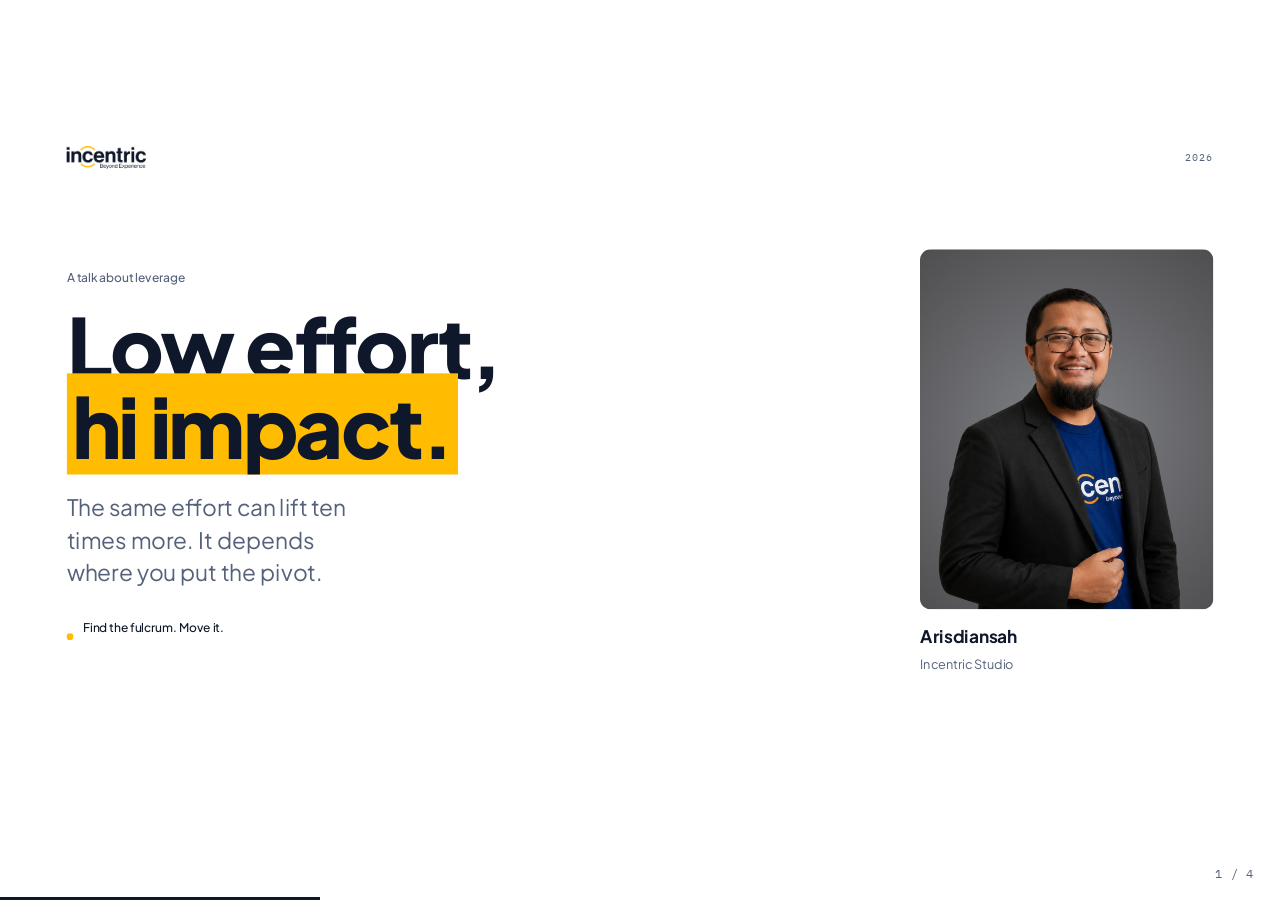
==== decks/fulcrum/index.html @ 98b13680 "feat: add fulcrum deck (low effort, hi impact) + shared themes and deck runtime - decks/fulcrum: 4 s" ====
<!DOCTYPE html>
<html lang="en">
<head>
<meta charset="UTF-8">
<meta name="viewport" content="width=device-width, initial-scale=1.0">
<title>Low effort, hi impact — the fulcrum</title>
<link rel="preconnect" href="https://fonts.googleapis.com">
<link rel="preconnect" href="https://fonts.gstatic.com" crossorigin>
<link href="https://fonts.googleapis.com/css2?family=Plus+Jakarta+Sans:wght@400;500;600;700;800&family=IBM+Plex+Mono:wght@400;500;600&display=swap" rel="stylesheet">
<link rel="stylesheet" href="../../themes/_base.css">
<link rel="stylesheet" href="../../themes/incentric-navy.css">
<style>
/* Deck-specific layout only. Colour, type and radius come from the theme. */
.slide{ padding:84px 100px; gap:0; }
.hl{ background:var(--accent-2); color:var(--ink); padding:0 .06em; -webkit-box-decoration-break:clone; box-decoration-break:clone; }

/* ── brand row ───────────────────────────────────────────────── */
.brand{ display:flex; align-items:center; justify-content:space-between; }
.brand img{ height:34px; width:auto; }
.brand .meta{ font-family:var(--font-mono); font-size:15px; letter-spacing:.12em; text-transform:uppercase; color:var(--ink-soft); }

/* ── 01 title ────────────────────────────────────────────────── */
.s-title .body{ display:grid; grid-template-columns:1fr 440px; gap:80px; align-items:center; flex:1; min-height:0; }
.s-title h1{ font-size:124px; line-height:.98; }
.s-title .lead{ margin-top:36px; max-width:19ch; font-size:34px; }
.s-title .kicker{ margin-bottom:26px; }
.s-title .tag{ margin-top:44px; display:flex; align-items:center; gap:14px; }
.s-title .tag .dot{ width:10px; height:10px; border-radius:50%; background:var(--accent-2); }
.portrait{ display:flex; flex-direction:column; gap:20px; }
.portrait .frame{ width:440px; height:540px; border-radius:16px; overflow:hidden; background:var(--surface); }
.portrait img{ width:100%; height:100%; object-fit:cover; object-position:50% 16%; }
.portrait .who{ display:flex; flex-direction:column; gap:4px; }
.portrait .who b{ font-size:26px; font-weight:700; }
.portrait .who span{ font-size:19px; color:var(--ink-soft); }

/* ── 02 the two levers ───────────────────────────────────────── */
.s-anat .head{ display:flex; justify-content:space-between; align-items:baseline; padding-bottom:20px; border-bottom:2px solid var(--line); }
.s-anat .head h2{ font-size:44px; letter-spacing:-.02em; }
.s-anat .head .note{ font-family:var(--font-mono); font-size:16px; color:var(--ink-soft); }
.panels{ flex:1; display:flex; flex-direction:column; gap:20px; padding-top:20px; min-height:0; }
.panel{
  flex:1; display:grid; grid-template-columns:390px 1fr; gap:28px; align-items:center;
  background:var(--surface); border:1px solid var(--line); border-radius:14px;
  padding:18px 40px 18px 36px;
}
.panel .tag{ font-family:var(--font-mono); font-size:15px; letter-spacing:.1em; text-transform:uppercase; color:var(--ink-soft); }
.panel h3{ font-size:40px; line-height:1.1; margin-top:8px; letter-spacing:-.02em; }
.panel p{ font-size:20px; line-height:1.5; color:var(--ink-soft); margin-top:10px; }
.panel p b{ color:var(--ink); font-weight:700; }

.meter{ margin-top:22px; }
.meter .legend{ display:flex; justify-content:space-between; font-size:17px; color:var(--ink-soft); }
.meter .legend b{ color:var(--ink); font-weight:700; font-variant-numeric:tabular-nums; }
.meter .legend .cap b{ background:var(--accent-2); padding:0 4px; }
.meter .track{ position:relative; height:12px; background:var(--line); border-radius:999px; margin-top:10px; }
.meter .fill{ position:absolute; inset:0; width:var(--v); background:var(--ink); border-radius:999px; transform:scaleX(0); transform-origin:left; }
.slide.on .meter .fill{ animation:meterGrow .9s .8s cubic-bezier(.2,.7,.3,1) forwards; }
@keyframes meterGrow{ to{ transform:scaleX(1); } }
.meter .mark{ position:absolute; top:-7px; bottom:-7px; width:3px; left:var(--v); background:var(--accent-2); border-radius:2px; box-shadow:0 0 0 2px var(--surface); }

/* lever drawing */
.lever{ display:block; width:100%; height:340px; }
.lever .ground{ stroke:var(--line-2); stroke-width:2; }
.lever .fulcrum{ fill:var(--accent-2); stroke:var(--ink); stroke-width:4; stroke-linejoin:round; }
.lever .bar{ fill:var(--ink); }
.lever .rest{ stroke:var(--line-2); stroke-width:2; stroke-dasharray:9 9; }
.lever .load rect{ fill:var(--ink); }
.lever .load text{ fill:#fff; font-family:var(--font-sans); font-size:27px; font-weight:700; }
.lever .load tspan{ font-size:16px; font-weight:500; fill:var(--accent-2); }
.lever .force line{ stroke:var(--ink); stroke-linecap:round; }
.lever .force path{ fill:var(--ink); }
.lever .force.thin line{ stroke-width:9; }
.lever .force.thick line{ stroke-width:17; }
.lever .note{ font-family:var(--font-mono); font-size:17px; fill:var(--ink-soft); }

/* hard: the beam never lifts, it only strains */
.slide.on .beam.hard{ animation:strain .62s ease-in-out 1s infinite; }
@keyframes strain{
  0%,100%{ transform:rotate(0deg); }
  28%{ transform:rotate(-.7deg); }
  62%{ transform:rotate(.45deg); }
}
.slide.on .force.thick{ animation:press .62s ease-in-out 1s infinite; }
@keyframes press{ 0%,100%{ transform:translateY(0); } 50%{ transform:translateY(5px); } }

/* easy: one smooth lift, then it holds. The load counter-rotates so the block
   stays upright while the beam tilts under it. */
.slide.on .beam.easy{ animation:lift 1.5s cubic-bezier(.22,.8,.24,1) 1.1s forwards; }
@keyframes lift{ to{ transform:rotate(6.5deg); } }
.slide.on .beam.easy .load{ animation:unlift 1.5s cubic-bezier(.22,.8,.24,1) 1.1s forwards; transform-box:fill-box; transform-origin:50% 100%; }
@keyframes unlift{ to{ transform:rotate(-6.5deg); } }

/* ── 03 what is a fulcrum ────────────────────────────────────── */
.s-idea{ padding-top:76px; }
.s-idea .grid{ flex:1; display:grid; grid-template-columns:820px 1fr; gap:90px; align-items:stretch; padding-top:36px; min-height:0; }
.s-idea .grid > div{ display:flex; flex-direction:column; }
.s-idea h2{ font-size:78px; letter-spacing:-.03em; }
.s-idea .lead{ margin-top:28px; font-size:28px; max-width:34ch; line-height:1.5; }
.s-idea .lead b{ color:var(--ink); font-weight:700; }
.s-idea .close{ margin-top:auto; padding-top:40px; font-size:40px; line-height:1.25; letter-spacing:-.02em; font-weight:700; max-width:22ch; }

.fulcrums{ list-style:none; display:flex; flex-direction:column; border-top:2px solid var(--line); }
.fulcrums li{ display:grid; grid-template-columns:56px 250px 1fr; gap:20px; align-items:baseline; padding:26px 0; border-bottom:1px solid var(--line); }
.fulcrums .idx{ font-family:var(--font-mono); font-size:16px; color:var(--ink-soft); }
.fulcrums h3{ font-size:30px; line-height:1.15; letter-spacing:-.015em; }
.fulcrums p{ font-size:21px; line-height:1.4; color:var(--ink-soft); }
.fulcrums li:first-child h3{ position:relative; }
.fulcrums li:first-child h3::after{ content:""; position:absolute; left:-20px; top:50%; width:8px; height:8px; margin-top:-4px; border-radius:50%; background:var(--accent-2); }
.s-idea .pick{ margin-top:auto; background:var(--accent-2); color:var(--ink); border-radius:12px; padding:26px 30px; font-size:26px; font-weight:700; letter-spacing:-.01em; display:flex; justify-content:space-between; align-items:center; gap:24px; }
.s-idea .pick span{ font-family:var(--font-mono); font-size:16px; font-weight:500; letter-spacing:.08em; text-transform:uppercase; }

/* ── 04 thanks ───────────────────────────────────────────────── */
.s-thanks{ justify-content:center; }
.s-thanks h1{ font-size:150px; letter-spacing:-.04em; }
.s-thanks h1::after{ content:""; display:block; width:180px; height:10px; border-radius:5px; background:var(--accent-2); margin-top:30px; }
.s-thanks .lead{ margin-top:30px; font-size:36px; }
.s-thanks .who{ margin-top:auto; display:flex; align-items:center; gap:20px; padding-top:48px; border-top:2px solid var(--line); }
.s-thanks .who img{ width:92px; height:92px; border-radius:50%; object-fit:cover; object-position:50% 16%; }
.s-thanks .who .n{ display:flex; flex-direction:column; gap:3px; }
.s-thanks .who b{ font-size:24px; font-weight:700; }
.s-thanks .who span{ font-size:18px; color:var(--ink-soft); }
.s-thanks .who .site{ margin-left:auto; font-family:var(--font-mono); font-size:18px; color:var(--ink-soft); }

@media print{
  .beam.easy{ transform:rotate(6.5deg); }
  .beam.easy .load{ transform:rotate(-6.5deg); }
  .meter .fill{ transform:scaleX(1); }
}

@media (prefers-reduced-motion: reduce){
  .slide.on .beam.hard, .slide.on .force.thick,
  .slide.on .beam.easy, .slide.on .beam.easy .load,
  .slide.on .meter .fill{ animation:none !important; }
  .slide.on .beam.easy{ transform:rotate(6.5deg); }
  .slide.on .beam.easy .load{ transform:rotate(-6.5deg); }
  .slide.on .meter .fill{ transform:scaleX(1); }
}
</style>
</head>
<body>
<div class="deck-viewport">
  <div class="deck-stage">

    <!-- 01 · title -->
    <section class="slide s-title">
      <div class="brand">
        <img src="assets/incentric-logo.png" alt="Incentric">
        <span class="meta">2026</span>
      </div>

      <div class="body">
        <div>
          <p class="kicker a">A talk about leverage</p>
          <h1 class="a-mask">Low effort,<br><span class="hl">hi impact.</span></h1>
          <p class="lead a">The same effort can lift ten times more. It depends where you put the pivot.</p>
          <div class="tag a">
            <span class="dot"></span>
            <span class="kicker" style="color:var(--ink)">Find the fulcrum. Move it.</span>
          </div>
        </div>

        <figure class="portrait a">
          <div class="frame"><img src="assets/arisdiansah.jpg" alt="Arisdiansah"></div>
          <figcaption class="who">
            <b>Arisdiansah</b>
            <span>Incentric Studio</span>
          </figcaption>
        </figure>
      </div>
    </section>

    <!-- 02 · the two levers -->
    <section class="slide s-anat">
      <div class="head">
        <h2 class="a">Same load. Same lever.<br>Only the fulcrum moves.</h2>
        <span class="note a">100 kg · you can push 40 kg</span>
      </div>

      <div class="panels">

        <div class="panel a">
          <div>
            <p class="tag">A — fulcrum too far right</p>
            <h3>Hard to lift</h3>
            <p>The pivot sits almost under your hands. The short arm gives you nothing, so moving 100 kg asks for <b>267 kg of push</b>.</p>
            <div class="meter">
              <div class="legend"><span>Needed <b>267 kg</b></span><span class="cap">You have <b>40 kg</b></span></div>
              <div class="track">
                <span class="fill" style="--v:89%"></span>
                <span class="mark" style="--v:13%"></span>
              </div>
            </div>
          </div>

          <svg class="lever" viewBox="0 0 1240 340" aria-label="Lever with the fulcrum close to the force: the load barely moves">
            <line class="ground" x1="0" y1="320" x2="1240" y2="320"/>
            <path class="fulcrum" d="M818 320 L880 200 L942 320 Z"/>
            <g transform="translate(880 200)">
              <g class="beam hard">
                <g transform="translate(-880 -200)">
                  <rect class="bar" x="20" y="192" width="1200" height="16" rx="8"/>
                  <g class="load">
                    <rect x="30" y="72" width="150" height="120" rx="8"/>
                    <text x="105" y="148" text-anchor="middle">100<tspan dx="6">kg</tspan></text>
                  </g>
                  <g class="force thick">
                    <line x1="1170" y1="30" x2="1170" y2="160"/>
                    <path d="M1146 156 L1170 192 L1194 156 Z"/>
                  </g>
                </g>
              </g>
            </g>
          </svg>
        </div>

        <div class="panel a">
          <div>
            <p class="tag">B — fulcrum close to the load</p>
            <h3>Easy to lift</h3>
            <p>Move the pivot next to the load and the long arm does the work. The same 100 kg now needs <b>35 kg of push</b>.</p>
            <div class="meter">
              <div class="legend"><span>Needed <b>35 kg</b></span><span class="cap">You have <b>40 kg</b></span></div>
              <div class="track">
                <span class="fill" style="--v:12%"></span>
                <span class="mark" style="--v:13%"></span>
              </div>
            </div>
          </div>

          <svg class="lever" viewBox="0 0 1240 340" aria-label="Lever with the fulcrum close to the load: one hand lifts it">
            <line class="ground" x1="0" y1="320" x2="1240" y2="320"/>
            <path class="fulcrum" d="M318 320 L380 200 L442 320 Z"/>
            <line class="rest" x1="30" y1="192" x2="180" y2="192"/>
            <g transform="translate(380 200)">
              <g class="beam easy">
                <g transform="translate(-380 -200)">
                  <rect class="bar" x="20" y="192" width="1200" height="16" rx="8"/>
                  <g class="load">
                    <rect x="30" y="72" width="150" height="120" rx="8"/>
                    <text x="105" y="148" text-anchor="middle">100<tspan dx="6">kg</tspan></text>
                  </g>
                  <g class="force thin">
                    <line x1="1170" y1="52" x2="1170" y2="160"/>
                    <path d="M1150 156 L1170 192 L1190 156 Z"/>
                  </g>
                </g>
              </g>
            </g>
          </svg>
        </div>

      </div>
    </section>

    <!-- 03 · what a fulcrum is -->
    <section class="slide s-idea">
      <div class="brand">
        <img src="assets/incentric-logo.png" alt="Incentric">
        <span class="meta">02 — the idea</span>
      </div>

      <div class="grid">
        <div>
          <h2 class="a">Every business has a <span class="hl">fulcrum</span>.</h2>
          <p class="lead a">A fulcrum is the pivot under the lever — the one point that decides how much weight your effort can move.</p>
          <p class="lead a" style="margin-top:20px">In business it is not a tool. It is <b>where you place the work</b>. Move the pivot and the same team, the same budget, the same hours lift something completely different.</p>
          <p class="close a">Low effort, hi impact is not working less. It is <span class="hl">moving the pivot</span>.</p>
        </div>

        <div style="display:flex; flex-direction:column">
        <ul class="fulcrums">
          <li class="a"><span class="idx">01</span><h3>Business model</h3><p>Charge for the outcome, not the hours.</p></li>
          <li class="a"><span class="idx">02</span><h3>People</h3><p>Hire for the bottleneck, not the headcount.</p></li>
          <li class="a"><span class="idx">03</span><h3>Distribution</h3><p>Reach the same buyer without a new sales team.</p></li>
          <li class="a"><span class="idx">04</span><h3>Marketing</h3><p>One message that does the work of ten.</p></li>
          <li class="a"><span class="idx">05</span><h3>Technology</h3><p>Automate the step you repeat every day.</p></li>
        </ul>

        <p class="pick a">Pick one. Move it this quarter. <span>Start here</span></p>
        </div>
      </div>
    </section>

    <!-- 04 · thank you -->
    <section class="slide s-thanks">
      <div class="brand">
        <img src="assets/incentric-logo.png" alt="Incentric">
        <span class="meta">Thank you</span>
      </div>

      <div style="margin-top:auto">
        <h1 class="a-mask">Thank you.</h1>
        <p class="lead a">Now go find the pivot in your business — and move it.</p>
      </div>

      <div class="who a">
        <img src="assets/arisdiansah.jpg" alt="Arisdiansah">
        <div class="n"><b>Arisdiansah</b><span>Incentric Studio</span></div>
        <span class="site">incentric.co.id</span>
      </div>
    </section>

  </div>
</div>
<script src="../../deck.js"></script>
</body>
</html>
---- themes/_base.css ----
/* slidewahyu — structure only. Identity comes from themes/<brand>.css.
   Fixed 1920×1080 stage, scaled as a whole. Nothing reflows: what you author is what
   the audience sees, on a projector, a laptop, or a phone held sideways. */

/* ── stage ────────────────────────────────────────────────────── */
* { margin: 0; padding: 0; box-sizing: border-box; }

html, body {
  width: 100%; height: 100%;
  overflow: hidden;
  background: var(--bg);
}
body {
  font-family: var(--font-sans);
  color: var(--ink);
  -webkit-font-smoothing: antialiased;
  text-rendering: optimizeLegibility;
}
::selection { background: var(--accent); color: var(--accent-ink); }

.deck-viewport {
  position: fixed; inset: 0;
  overflow: hidden;
  background: var(--bg);
}
.deck-stage {
  position: absolute; left: 0; top: 0;
  width: 1920px; height: 1080px;
  overflow: hidden;
  transform-origin: 0 0;
  background: var(--bg);
}

/* ── slides ───────────────────────────────────────────────────── */
.slide {
  position: absolute; inset: 0;
  width: 1920px; height: 1080px;
  padding: 110px 120px;
  display: flex; flex-direction: column;
  gap: 40px;
  overflow: hidden;
  background: var(--bg);
  visibility: hidden;
  opacity: 0;
  pointer-events: none;
}
.slide.on {
  visibility: visible;
  opacity: 1;
  pointer-events: auto;
  z-index: 1;
  animation: slideIn .5s cubic-bezier(.2, .7, .3, 1) both;
}
@keyframes slideIn {
  from { opacity: 0; transform: translateX(var(--dir, 56px)); }
  to   { opacity: 1; transform: none; }
}

/* A dark slide is the same components on an inverted ground, so it re-maps the
   identity tokens instead of relying on every component to have a dark rule.
   Themes may override any of the --dark-* values; these are the fallbacks. */
.slide.dark {
  background: var(--dark-bg, var(--ink));
  color: var(--dark-ink, var(--bg));
  --ink: var(--dark-ink, var(--bg));
  --ink-soft: var(--dark-soft, #9C9682);
  --line: var(--dark-line, #4A463C);
  --surface: var(--dark-surface, #1B1A15);
  --accent: var(--dark-accent, var(--accent));
}
.slide.dark .kicker { color: var(--ink-soft); opacity: 1; }

/* ── type scale, authored at 1920×1080 ────────────────────────── */
.kicker {
  font-family: var(--font-sans);
  font-size: 18px;
  font-weight: 500;
  letter-spacing: 0;
  color: var(--ink-soft);
}
h1, .h1 {
  font-family: var(--font-display);
  font-size: 104px;
  line-height: 1.0;
  letter-spacing: -.03em;
  font-weight: 800;
}
h2, .h2 {
  font-family: var(--font-display);
  font-size: 68px;
  line-height: 1.05;
  letter-spacing: -.025em;
  font-weight: 800;
}
h3, .h3 {
  font-family: var(--font-display);
  font-size: 36px;
  line-height: 1.2;
  letter-spacing: -.01em;
  font-weight: 700;
}
.lead {
  font-size: 32px;
  line-height: 1.45;
  color: var(--ink-soft);
  max-width: 62ch;
}
.body { font-size: 26px; line-height: 1.6; }
.small { font-size: 20px; line-height: 1.5; }
.mono { font-family: var(--font-mono); font-variant-numeric: tabular-nums; }
.measure { max-width: 62ch; }
.rule { height: 2px; background: var(--line); border: none; }

/* spacing scale — every margin, gap and padding uses one of these */
:root {
  --s1: 8px; --s2: 12px; --s3: 16px; --s4: 24px; --s5: 32px;
  --s6: 48px; --s7: 64px; --s8: 96px; --s9: 128px; --s10: 160px;
}

/* ── layouts ──────────────────────────────────────────────────── */
.rows { display: flex; flex-direction: column; gap: 24px; }
.cols { display: grid; gap: 40px; }
.cols-2 { grid-template-columns: 1fr 1fr; }
.cols-3 { grid-template-columns: repeat(3, 1fr); }
.cols-4 { grid-template-columns: repeat(4, 1fr); }
.split { display: grid; grid-template-columns: 1.1fr .9fr; gap: 64px; align-items: center; }
.fill { flex: 1; min-height: 0; }
.center { justify-content: center; }
.middle { margin-top: auto; margin-bottom: auto; }
.foot {
  margin-top: auto;
  display: flex; justify-content: space-between; align-items: baseline;
  gap: 32px;
  font-family: var(--font-sans); font-size: 17px;
  font-weight: 500; letter-spacing: 0;
  color: var(--ink-soft);
}

/* ── components ───────────────────────────────────────────────── */
.card {
  background: var(--surface);
  border: 1px solid var(--line);
  border-radius: var(--radius);
  padding: 36px 40px;
  display: flex; flex-direction: column; gap: 14px;
}
.card .num {
  font-family: var(--font-sans);
  font-size: 18px; font-weight: 500; letter-spacing: 0;
  color: var(--ink-soft);
}
.card .big {
  font-family: var(--font-display);
  font-size: 56px; font-weight: 800; line-height: 1;
  font-variant-numeric: tabular-nums;
}

.stat {
  display: flex; flex-direction: column; gap: 8px;
  padding-left: 24px;
  border-left: 2px solid var(--accent);
}
.stat .v {
  font-family: var(--font-mono);
  font-size: 88px; font-weight: 700; line-height: 1;
  font-variant-numeric: tabular-nums;
}
.stat .k {
  font-family: var(--font-sans);
  font-size: 18px; font-weight: 500; letter-spacing: 0;
  color: var(--ink-soft);
}

.quote {
  font-family: var(--font-display);
  font-size: 60px; line-height: 1.22; font-weight: 700;
  letter-spacing: -.02em;
}
.quote em { color: var(--accent); font-style: normal; }
.attrib {
  font-family: var(--font-sans); font-size: 18px;
  font-weight: 500; letter-spacing: 0; color: var(--ink-soft);
}

.chip {
  display: inline-flex; align-items: center; gap: 10px;
  font-family: var(--font-sans); font-size: 18px;
  font-weight: 500; letter-spacing: 0;
  padding: 8px 18px;
  border: 1px solid var(--line);
  border-radius: 999px;
  color: var(--ink-soft);
}
.chip.on { background: var(--accent); border-color: var(--accent); color: var(--accent-ink); }

.steps { display: flex; flex-direction: column; gap: 28px; }
.steps li {
  display: grid; grid-template-columns: 56px 1fr; gap: 24px;
  list-style: none; align-items: baseline;
}
.steps .n {
  font-family: var(--font-sans); font-size: 18px;
  font-weight: 500; letter-spacing: 0; color: var(--ink-soft);
}

.track { display: flex; gap: 0; align-items: stretch; }
.track .point {
  flex: 1; padding: 28px 24px 0 0;
  border-top: 2px solid var(--line); position: relative;
}
.track .point::before {
  content: ""; position: absolute; top: -6px; left: 0;
  width: 10px; height: 10px; border-radius: 50%;
  background: var(--accent);
}
.track .point .when {
  font-family: var(--font-sans); font-size: 17px;
  font-weight: 500; letter-spacing: 0; color: var(--ink-soft);
}

.ph {
  background: var(--surface);
  border: 1px solid var(--line);
  border-radius: var(--radius);
  display: grid; place-items: center;
  font-family: var(--font-sans); font-size: 18px; font-weight: 500;
  letter-spacing: 0;
  color: var(--ink-soft);
  min-height: 420px;
}

/* ── motion ───────────────────────────────────────────────────── */
.slide .a {
  opacity: 0;
  transform: translateY(24px);
  transition: opacity .55s cubic-bezier(.2, .7, .3, 1),
              transform .55s cubic-bezier(.2, .7, .3, 1);
}
.slide.on .a { opacity: 1; transform: none; }
.slide .a-left { transform: translateX(-32px); }

/* mask reveal — the line rises out of its own baseline. Use on a heading when the
   slide has one idea and you want the audience to read it before you speak. */
.slide .a-mask {
  opacity: 1;
  transform: none;
  clip-path: inset(0 0 105% 0);
  transition: clip-path .7s cubic-bezier(.2, .7, .3, 1);
}
.slide.on .a-mask { clip-path: inset(0 0 -5% 0); }

/* slow drift on a photograph. Only for real images, never for a placeholder. */
.kenburns { overflow: hidden; }
.kenburns img {
  width: 100%; height: 100%; object-fit: cover; display: block;
  transform: scale(1);
  transition: transform 14s linear;
}
.slide.on .kenburns img { transform: scale(1.07); }
.slide .a-scale { transform: scale(.94); }
.slide.on .a-left, .slide.on .a-scale { transform: none; }

/* ── charts ───────────────────────────────────────────────────── */
.chart { width: 100%; }
.ch-svg { display: block; width: 100%; }
.ch-bars { height: 420px; }
.ch-line { height: 380px; }
.ch-donut { height: 360px; width: auto; margin: 0 auto; }

.ch-bar {
  fill: var(--accent);
  transform-box: fill-box;
  transform-origin: bottom;
  transform: scaleY(0);
}
.slide.on .ch-bar { animation: chGrow .72s cubic-bezier(.2, .7, .3, 1) forwards; }
@keyframes chGrow { to { transform: scaleY(1); } }

.ch-stroke {
  fill: none;
  stroke: var(--accent);
  stroke-width: 2.5;
  stroke-linecap: round;
  stroke-linejoin: round;
  stroke-dasharray: 1;
  stroke-dashoffset: 1;
}
.slide.on .ch-stroke { animation: chDraw 1.15s cubic-bezier(.4, 0, .2, 1) .12s forwards; }
@keyframes chDraw { to { stroke-dashoffset: 0; } }

.ch-area { fill: var(--accent); opacity: 0; }
.slide.on .ch-area { animation: chFade .9s ease .45s forwards; }
@keyframes chFade { to { opacity: .1; } }

.ch-dot {
  fill: var(--bg);
  stroke: var(--accent);
  stroke-width: 2;
  opacity: 0;
  transform-box: fill-box;
  transform-origin: center;
}
.slide.on .ch-dot { animation: chPop .4s cubic-bezier(.2, .7, .3, 1) forwards; }
@keyframes chPop { from { opacity: 0; transform: scale(.4); } to { opacity: 1; transform: scale(1); } }

@property --f { syntax: "<number>"; inherits: false; initial-value: 0; }
.ch-ring-bg { stroke: var(--line); }
.ch-ring { stroke: var(--accent); stroke-dasharray: var(--f) 1; stroke-linecap: butt; }
.ch-ring.alt { stroke: var(--accent-2); }
.slide.on .ch-ring { animation: chSweep .95s cubic-bezier(.2, .7, .3, 1) forwards; }
@keyframes chSweep { from { --f: 0; } }

.ch-labels {
  display: flex; justify-content: space-between; gap: 16px;
  margin-top: 16px;
  font-family: var(--font-sans); font-size: 17px;
  font-weight: 500; letter-spacing: 0;
  color: var(--ink-soft);
}
.ch-labels span { flex: 1; text-align: center; display: flex; flex-direction: column; gap: 4px; }
.ch-labels b {
  font-weight: 600; color: var(--ink); font-size: 20px;
  font-variant-numeric: tabular-nums; letter-spacing: 0;
}
.ch-labels i { font-style: normal; opacity: .8; }
.ch-base { stroke: var(--line); stroke-width: 1.5; }

.ch-meters { display: flex; flex-direction: column; gap: 24px; }
.ch-meter {
  display: grid; grid-template-columns: 240px 1fr 64px;
  gap: 24px; align-items: center;
  font-family: var(--font-sans); font-size: 18px;
  font-weight: 500; letter-spacing: 0;
  color: var(--ink-soft);
}
.ch-track { height: 14px; background: var(--line); border-radius: 999px; overflow: hidden; }
.ch-fill {
  height: 100%; background: var(--accent); border-radius: 999px;
  transform: scaleX(0); transform-origin: left;
}
.slide.on .ch-fill { animation: chFill .85s cubic-bezier(.2, .7, .3, 1) forwards; }
@keyframes chFill { to { transform: scaleX(1); } }
.ch-mval { text-align: right; color: var(--ink); font-variant-numeric: tabular-nums; }

/* ── radial arcs ──────────────────────────────────────────────── */
/* A ring is a value: the arc length is the number, the dot sits at the head of the
   arc so it marks where the value lands instead of decorating the canvas.
   Set --p (0–100) and --rot (start angle) inline; pathLength="100" is required. */
.arcs { position: absolute; inset: 0; pointer-events: none; z-index: 0; }
.arcs svg { display: block; width: 100%; height: 100%; overflow: visible; }

@property --p { syntax: "<number>"; inherits: false; initial-value: 0; }
.arc {
  fill: none;
  stroke: var(--line);
  stroke-width: 2;
  stroke-dasharray: var(--p) 100;
  transform-box: fill-box;
  transform-origin: center;
  transform: rotate(var(--rot, -90deg));
}
.arc.hot { stroke: var(--accent); }
.arc.cool { stroke: var(--accent-2); }
.slide.on .arc { animation: arcDraw 1.5s cubic-bezier(.2, .7, .3, 1) forwards; }
@keyframes arcDraw { from { --p: 0; } }

.arc-dot {
  fill: var(--accent);
  opacity: 0;
  transform-box: fill-box;
  transform-origin: center;
}
.slide.on .arc-dot { animation: arcPop .45s cubic-bezier(.2, .7, .3, 1) forwards; }
@keyframes arcPop { from { opacity: 0; transform: scale(.3); } to { opacity: 1; transform: scale(1); } }

.arc-legend { list-style: none; display: flex; flex-direction: column; }
.arc-legend li {
  display: grid; grid-template-columns: 96px 1fr 80px; gap: 24px;
  align-items: baseline; padding: 15px 0;
  border-top: 1px solid var(--line);
  font-family: var(--font-mono); font-size: 21px;
  font-variant-numeric: tabular-nums;
}
.arc-legend li:last-child { border-bottom: 1px solid var(--line); }
.arc-legend .yr { color: var(--ink-soft); }
.arc-legend .v { text-align: right; font-weight: 600; }
.arc-legend li.now .v { color: var(--accent); }

/* ── chrome ───────────────────────────────────────────────────── */
#progress {
  position: fixed; left: 0; bottom: 0; height: 3px;
  background: var(--accent); width: 0;
  transition: width .25s ease; z-index: 20;
}
#counter {
  position: fixed; right: 18px; bottom: 16px;
  font-family: var(--font-mono); font-size: 12px;
  letter-spacing: .06em; color: var(--ink-soft);
  background: var(--bg); padding: 3px 8px;
  border-radius: 3px; z-index: 20;
}

@media (prefers-reduced-motion: reduce) {
  .slide.on { animation: none; }
  .slide .a-mask { clip-path: none; }
  .slide.on .kenburns img { transform: none; }
  .slide .a { opacity: 1 !important; transform: none !important; transition: none !important; }
  .slide.on .ch-bar, .slide.on .ch-stroke, .slide.on .ch-area,
  .slide.on .ch-dot, .slide.on .ch-ring, .slide.on .ch-fill,
  .slide.on .arc, .slide.on .arc-dot { animation: none !important; }
  .arc-dot { opacity: 1; }
  .ch-bar { transform: scaleY(1); }
  .ch-stroke { stroke-dashoffset: 0; }
  .ch-area { opacity: .1; }
  .ch-dot { opacity: 1; }
  .ch-fill { transform: scaleX(1); }
}

/* ── print: one 1920×1080 slide per page ──────────────────────── */
@page { size: 1920px 1080px; margin: 0; }
@media print {
  html, body { width: 1920px; height: auto; overflow: visible; background: #fff; }
  .deck-viewport { position: static; overflow: visible; background: #fff; }
  .deck-stage { position: static; width: auto; height: auto; transform: none !important; }
  .slide {
    position: relative;
    display: block !important;
    visibility: visible !important;
    opacity: 1 !important;
    pointer-events: auto !important;
    width: 1920px; height: 1080px;
    break-after: page; page-break-after: always;
  }
  .slide:last-child { break-after: auto; page-break-after: auto; }
  #progress, #counter { display: none !important; }
}
---- themes/incentric-navy.css ----
/* incentric-navy — Incentric identity in navy + yellow on white, per the
   "Low effort, hi impact" brief. Same brand as incentric.css, accent moved
   from blue to navy so the yellow carries the highlight. */
:root{
  --bg:#FFFFFF; --surface:#F8FAFC;
  --ink:#0F172A; --ink-soft:#55617A;
  --line:#E2E8F0; --line-2:#CBD5E1;
  --accent:#0F172A; --accent-2:#FFBC00; --accent-ink:#FFFFFF;
  --dark-bg:#0F172A; --dark-ink:#F8FAFC;
  --dark-soft:#94A3B8; --dark-line:#1E293B; --dark-surface:#111C33;
  --dark-accent:#FFBC00;
  --font-sans:'Plus Jakarta Sans','Helvetica Neue',system-ui,sans-serif;
  --font-display:'Plus Jakarta Sans','Helvetica Neue',system-ui,sans-serif;
  --font-mono:'IBM Plex Mono',ui-monospace,monospace;
  --radius:8px;
}
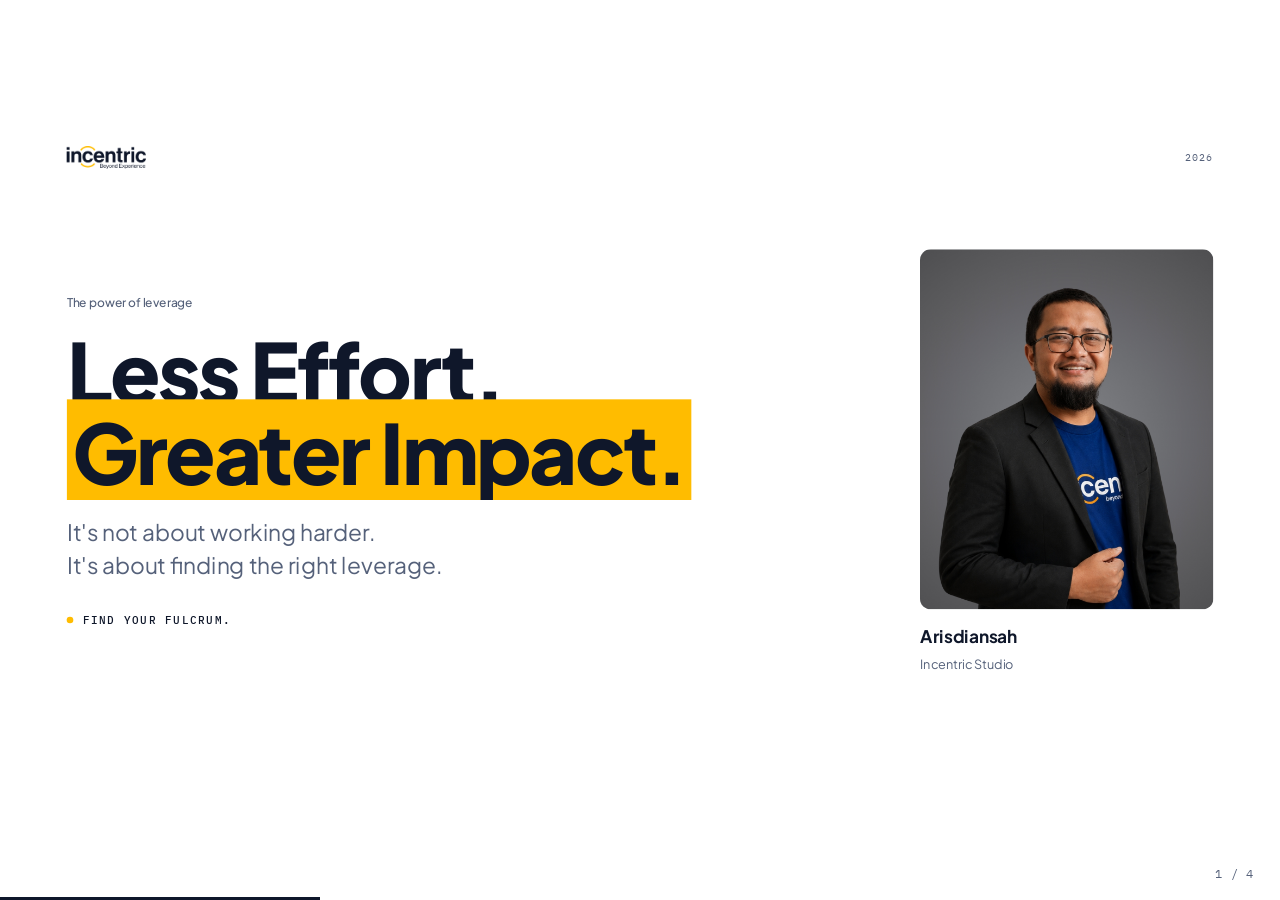
==== commit 610a0a69: "Refine Fulcrum deck copy, layout, and subtle idle animations" ====
--- a/decks/fulcrum/index.html
+++ b/decks/fulcrum/index.html
@@ -3,7 +3,7 @@
 <head>
 <meta charset="UTF-8">
 <meta name="viewport" content="width=device-width, initial-scale=1.0">
-<title>Low effort, hi impact — the fulcrum</title>
+<title>Less Effort. Greater Impact. — The Fulcrum</title>
 <link rel="preconnect" href="https://fonts.googleapis.com">
 <link rel="preconnect" href="https://fonts.gstatic.com" crossorigin>
 <link href="https://fonts.googleapis.com/css2?family=Plus+Jakarta+Sans:wght@400;500;600;700;800&family=IBM+Plex+Mono:wght@400;500;600&display=swap" rel="stylesheet">
@@ -22,10 +22,11 @@
 /* ── 01 title ────────────────────────────────────────────────── */
 .s-title .body{ display:grid; grid-template-columns:1fr 440px; gap:80px; align-items:center; flex:1; min-height:0; }
 .s-title h1{ font-size:124px; line-height:.98; }
-.s-title .lead{ margin-top:36px; max-width:19ch; font-size:34px; }
+.s-title .lead{ margin-top:36px; max-width:36ch; font-size:34px; }
 .s-title .kicker{ margin-bottom:26px; }
 .s-title .tag{ margin-top:44px; display:flex; align-items:center; gap:14px; }
 .s-title .tag .dot{ width:10px; height:10px; border-radius:50%; background:var(--accent-2); }
+.s-title .tag span{ font-family:var(--font-mono); font-size:17px; font-weight:500; letter-spacing:.14em; text-transform:uppercase; }
 .portrait{ display:flex; flex-direction:column; gap:20px; }
 .portrait .frame{ width:440px; height:540px; border-radius:16px; overflow:hidden; background:var(--surface); }
 .portrait img{ width:100%; height:100%; object-fit:cover; object-position:50% 16%; }
@@ -35,31 +36,24 @@
 
 /* ── 02 the two levers ───────────────────────────────────────── */
 .s-anat .head{ display:flex; justify-content:space-between; align-items:baseline; padding-bottom:20px; border-bottom:2px solid var(--line); }
-.s-anat .head h2{ font-size:44px; letter-spacing:-.02em; }
+.s-anat .head h2{ font-size:46px; letter-spacing:-.025em; }
 .s-anat .head .note{ font-family:var(--font-mono); font-size:16px; color:var(--ink-soft); }
 .panels{ flex:1; display:flex; flex-direction:column; gap:20px; padding-top:20px; min-height:0; }
 .panel{
-  flex:1; display:grid; grid-template-columns:390px 1fr; gap:28px; align-items:center;
+  flex:1; display:grid; grid-template-columns:400px 1fr; gap:28px; align-items:center;
   background:var(--surface); border:1px solid var(--line); border-radius:14px;
   padding:18px 40px 18px 36px;
 }
-.panel .tag{ font-family:var(--font-mono); font-size:15px; letter-spacing:.1em; text-transform:uppercase; color:var(--ink-soft); }
-.panel h3{ font-size:40px; line-height:1.1; margin-top:8px; letter-spacing:-.02em; }
-.panel p{ font-size:20px; line-height:1.5; color:var(--ink-soft); margin-top:10px; }
-.panel p b{ color:var(--ink); font-weight:700; }
-
-.meter{ margin-top:22px; }
-.meter .legend{ display:flex; justify-content:space-between; font-size:17px; color:var(--ink-soft); }
-.meter .legend b{ color:var(--ink); font-weight:700; font-variant-numeric:tabular-nums; }
-.meter .legend .cap b{ background:var(--accent-2); padding:0 4px; }
-.meter .track{ position:relative; height:12px; background:var(--line); border-radius:999px; margin-top:10px; }
-.meter .fill{ position:absolute; inset:0; width:var(--v); background:var(--ink); border-radius:999px; transform:scaleX(0); transform-origin:left; }
-.slide.on .meter .fill{ animation:meterGrow .9s .8s cubic-bezier(.2,.7,.3,1) forwards; }
-@keyframes meterGrow{ to{ transform:scaleX(1); } }
-.meter .mark{ position:absolute; top:-7px; bottom:-7px; width:3px; left:var(--v); background:var(--accent-2); border-radius:2px; box-shadow:0 0 0 2px var(--surface); }
+.panel .tag{ font-family:var(--font-mono); font-size:15px; letter-spacing:.12em; text-transform:uppercase; color:var(--ink-soft); }
+.panel .big{ font-size:112px; font-weight:800; line-height:.9; letter-spacing:-.045em; margin-top:16px; font-variant-numeric:tabular-nums; }
+.panel .big span{ font-size:34px; font-weight:600; letter-spacing:0; margin-left:10px; color:var(--ink-soft); }
+.panel .cap{ font-family:var(--font-mono); font-size:16px; letter-spacing:.1em; text-transform:uppercase; color:var(--ink-soft); margin-top:12px; }
+.panel .verdict{ font-size:27px; font-weight:700; letter-spacing:-.015em; margin-top:20px; }
+.panel.wrong .verdict{ color:var(--ink-soft); }
+.s-anat .footline{ padding-top:18px; text-align:right; font-size:22px; color:var(--ink-soft); }
 
 /* lever drawing */
-.lever{ display:block; width:100%; height:340px; }
+.lever{ display:block; width:100%; height:100%; max-height:330px; }
 .lever .ground{ stroke:var(--line-2); stroke-width:2; }
 .lever .fulcrum{ fill:var(--accent-2); stroke:var(--ink); stroke-width:4; stroke-linejoin:round; }
 .lever .bar{ fill:var(--ink); }
@@ -71,49 +65,45 @@
 .lever .force path{ fill:var(--ink); }
 .lever .force.thin line{ stroke-width:9; }
 .lever .force.thick line{ stroke-width:17; }
-.lever .note{ font-family:var(--font-mono); font-size:17px; fill:var(--ink-soft); }
 
 /* hard: the beam never lifts, it only strains */
-.slide.on .beam.hard{ animation:strain .62s ease-in-out 1s infinite; }
+.slide.on .beam.hard{ animation:strain 6s ease-in-out 1s infinite; }
 @keyframes strain{
   0%,100%{ transform:rotate(0deg); }
-  28%{ transform:rotate(-.7deg); }
-  62%{ transform:rotate(.45deg); }
-}
-.slide.on .force.thick{ animation:press .62s ease-in-out 1s infinite; }
-@keyframes press{ 0%,100%{ transform:translateY(0); } 50%{ transform:translateY(5px); } }
-
-/* easy: one smooth lift, then it holds. The load counter-rotates so the block
+  12%,24%{ transform:rotate(-.35deg); }
+  18%{ transform:rotate(.25deg); }
+  32%,90%{ transform:rotate(0deg); }
+}
+.slide.on .force.thick{ animation:press 6s ease-in-out 1s infinite; }
+@keyframes press{ 0%,100%{ transform:translateY(0); } 12%,24%{ transform:translateY(3px); } 32%,90%{ transform:translateY(0); } }
+
+/* easy: one smooth lift, then it gently settles in an idle loop. The load counter-rotates so the block
    stays upright while the beam tilts under it. */
-.slide.on .beam.easy{ animation:lift 1.5s cubic-bezier(.22,.8,.24,1) 1.1s forwards; }
+.slide.on .beam.easy{ animation:lift 1.5s cubic-bezier(.22,.8,.24,1) 1.1s forwards, leverIdle 8s ease-in-out 2.6s infinite; }
 @keyframes lift{ to{ transform:rotate(6.5deg); } }
-.slide.on .beam.easy .load{ animation:unlift 1.5s cubic-bezier(.22,.8,.24,1) 1.1s forwards; transform-box:fill-box; transform-origin:50% 100%; }
+.slide.on .beam.easy .load{ animation:unlift 1.5s cubic-bezier(.22,.8,.24,1) 1.1s forwards, loadIdle 8s ease-in-out 2.6s infinite; transform-box:fill-box; transform-origin:50% 100%; }
 @keyframes unlift{ to{ transform:rotate(-6.5deg); } }
 
-/* ── 03 what is a fulcrum ────────────────────────────────────── */
-.s-idea{ padding-top:76px; }
-.s-idea .grid{ flex:1; display:grid; grid-template-columns:820px 1fr; gap:90px; align-items:stretch; padding-top:36px; min-height:0; }
-.s-idea .grid > div{ display:flex; flex-direction:column; }
-.s-idea h2{ font-size:78px; letter-spacing:-.03em; }
-.s-idea .lead{ margin-top:28px; font-size:28px; max-width:34ch; line-height:1.5; }
-.s-idea .lead b{ color:var(--ink); font-weight:700; }
-.s-idea .close{ margin-top:auto; padding-top:40px; font-size:40px; line-height:1.25; letter-spacing:-.02em; font-weight:700; max-width:22ch; }
-
+/* ── 03 business insight + levers ───────────────────────────── */
+.s-idea .business-grid{ flex:1; display:grid; grid-template-columns:780px 1fr; gap:90px; padding-top:64px; min-height:0; }
+.s-idea .insight, .s-idea .levers{ display:flex; flex-direction:column; min-width:0; }
+.s-idea h2{ font-size:76px; line-height:1.06; letter-spacing:-.035em; }
+.s-idea .lead{ margin-top:28px; font-size:30px; max-width:28ch; }
+.s-idea .statement{ margin-top:auto; margin-bottom:36px; font-size:66px; line-height:1.15; letter-spacing:-.04em; font-weight:800; }
+.s-idea .statement .hl{ display:inline-block; margin-top:14px; }
+.levers > h3{ font-size:44px; margin-bottom:30px; }
 .fulcrums{ list-style:none; display:flex; flex-direction:column; border-top:2px solid var(--line); }
-.fulcrums li{ display:grid; grid-template-columns:56px 250px 1fr; gap:20px; align-items:baseline; padding:26px 0; border-bottom:1px solid var(--line); }
-.fulcrums .idx{ font-family:var(--font-mono); font-size:16px; color:var(--ink-soft); }
-.fulcrums h3{ font-size:30px; line-height:1.15; letter-spacing:-.015em; }
-.fulcrums p{ font-size:21px; line-height:1.4; color:var(--ink-soft); }
-.fulcrums li:first-child h3{ position:relative; }
-.fulcrums li:first-child h3::after{ content:""; position:absolute; left:-20px; top:50%; width:8px; height:8px; margin-top:-4px; border-radius:50%; background:var(--accent-2); }
-.s-idea .pick{ margin-top:auto; background:var(--accent-2); color:var(--ink); border-radius:12px; padding:26px 30px; font-size:26px; font-weight:700; letter-spacing:-.01em; display:flex; justify-content:space-between; align-items:center; gap:24px; }
-.s-idea .pick span{ font-family:var(--font-mono); font-size:16px; font-weight:500; letter-spacing:.08em; text-transform:uppercase; }
-
-/* ── 04 thanks ───────────────────────────────────────────────── */
+.fulcrums li{ display:grid; grid-template-columns:48px 1fr; column-gap:20px; align-items:baseline; padding:19px 0; border-bottom:1px solid var(--line); }
+.fulcrums .idx{ grid-row:span 2; font-family:var(--font-mono); font-size:18px; color:var(--ink-soft); }
+.fulcrums h4{ font-size:29px; line-height:1.2; font-weight:700; }
+.fulcrums p{ grid-column:2; margin-top:7px; font-size:24px; line-height:1.4; color:var(--ink-soft); }
+.levers .pick{ margin-top:auto; background:var(--accent-2); color:var(--ink); border-radius:12px; padding:24px; font-size:27px; font-weight:700; letter-spacing:-.015em; }
+
+/* ── 04 closing ──────────────────────────────────────────────── */
 .s-thanks{ justify-content:center; }
-.s-thanks h1{ font-size:150px; letter-spacing:-.04em; }
-.s-thanks h1::after{ content:""; display:block; width:180px; height:10px; border-radius:5px; background:var(--accent-2); margin-top:30px; }
-.s-thanks .lead{ margin-top:30px; font-size:36px; }
+.s-thanks h1{ font-size:146px; line-height:1.0; letter-spacing:-.045em; }
+.s-thanks h1::after{ content:""; display:block; width:180px; height:10px; border-radius:5px; background:var(--accent-2); margin-top:34px; }
+.s-thanks .lead{ margin-top:34px; font-size:38px; max-width:24ch; }
 .s-thanks .who{ margin-top:auto; display:flex; align-items:center; gap:20px; padding-top:48px; border-top:2px solid var(--line); }
 .s-thanks .who img{ width:92px; height:92px; border-radius:50%; object-fit:cover; object-position:50% 16%; }
 .s-thanks .who .n{ display:flex; flex-direction:column; gap:3px; }
@@ -121,19 +111,33 @@
 .s-thanks .who span{ font-size:18px; color:var(--ink-soft); }
 .s-thanks .who .site{ margin-left:auto; font-family:var(--font-mono); font-size:18px; color:var(--ink-soft); }
 
+/* Idle motion stays on visual accents; text remains stationary.
+   Only active slides animate, and reduced-motion / print stay static. */
+@keyframes leverIdle{ 0%,100%{ transform:rotate(6.5deg); } 50%{ transform:rotate(6.1deg); } }
+@keyframes loadIdle{ 0%,100%{ transform:rotate(-6.5deg); } 50%{ transform:rotate(-6.1deg); } }
+@keyframes portraitIdle{ 0%,100%{ transform:scale(1); } 50%{ transform:scale(1.025); } }
+@keyframes dotIdle{ 0%,100%{ box-shadow:0 0 0 0 rgba(246,194,62,0); } 50%{ box-shadow:0 0 0 9px rgba(246,194,62,.14); } }
+@keyframes highlightIdle{ 0%,100%{ background-color:var(--accent-2); } 50%{ background-color:#f8d574; } }
+@keyframes underlineIdle{ 0%,100%{ transform:scaleX(1); opacity:1; } 50%{ transform:scaleX(1.12); opacity:.8; } }
+.slide.on .portrait .frame img{ animation:portraitIdle 14s ease-in-out 1s infinite; }
+.slide.on .tag .dot{ animation:dotIdle 6s ease-in-out 1s infinite; }
+.slide.on .statement .hl{ animation:highlightIdle 8s ease-in-out 1.5s infinite; }
+.slide.on.s-thanks h1::after{ transform-origin:left; animation:underlineIdle 8s ease-in-out 1s infinite; }
+
+@media print, (prefers-reduced-motion: reduce){
+  .slide.on *, .slide.on *::after{ animation:none !important; }
+}
+
 @media print{
   .beam.easy{ transform:rotate(6.5deg); }
   .beam.easy .load{ transform:rotate(-6.5deg); }
-  .meter .fill{ transform:scaleX(1); }
 }
 
 @media (prefers-reduced-motion: reduce){
   .slide.on .beam.hard, .slide.on .force.thick,
-  .slide.on .beam.easy, .slide.on .beam.easy .load,
-  .slide.on .meter .fill{ animation:none !important; }
+  .slide.on .beam.easy, .slide.on .beam.easy .load{ animation:none !important; }
   .slide.on .beam.easy{ transform:rotate(6.5deg); }
   .slide.on .beam.easy .load{ transform:rotate(-6.5deg); }
-  .slide.on .meter .fill{ transform:scaleX(1); }
 }
 </style>
 </head>
@@ -141,7 +145,7 @@
 <div class="deck-viewport">
   <div class="deck-stage">
 
-    <!-- 01 · title -->
+    <!-- 01 · opening -->
     <section class="slide s-title">
       <div class="brand">
         <img src="assets/incentric-logo.png" alt="Incentric">
@@ -150,12 +154,12 @@
 
       <div class="body">
         <div>
-          <p class="kicker a">A talk about leverage</p>
-          <h1 class="a-mask">Low effort,<br><span class="hl">hi impact.</span></h1>
-          <p class="lead a">The same effort can lift ten times more. It depends where you put the pivot.</p>
+          <p class="kicker a">The power of leverage</p>
+          <h1 class="a-mask">Less Effort.<br><span class="hl">Greater Impact.</span></h1>
+          <p class="lead a">It's not about working harder.<br>It's about finding the right leverage.</p>
           <div class="tag a">
             <span class="dot"></span>
-            <span class="kicker" style="color:var(--ink)">Find the fulcrum. Move it.</span>
+            <span>Find your fulcrum.</span>
           </div>
         </div>
 
@@ -169,27 +173,21 @@
       </div>
     </section>
 
-    <!-- 02 · the two levers -->
+    <!-- 02 · the demonstration -->
     <section class="slide s-anat">
       <div class="head">
-        <h2 class="a">Same load. Same lever.<br>Only the fulcrum moves.</h2>
-        <span class="note a">100 kg · you can push 40 kg</span>
+        <h2 class="a">Same Load. Same Effort.<br>Different Results.</h2>
+        <span class="note a">100 kg load · 40 kg of push available</span>
       </div>
 
       <div class="panels">
 
-        <div class="panel a">
+        <div class="panel wrong a">
           <div>
-            <p class="tag">A — fulcrum too far right</p>
-            <h3>Hard to lift</h3>
-            <p>The pivot sits almost under your hands. The short arm gives you nothing, so moving 100 kg asks for <b>267 kg of push</b>.</p>
-            <div class="meter">
-              <div class="legend"><span>Needed <b>267 kg</b></span><span class="cap">You have <b>40 kg</b></span></div>
-              <div class="track">
-                <span class="fill" style="--v:89%"></span>
-                <span class="mark" style="--v:13%"></span>
-              </div>
-            </div>
+            <p class="tag">Wrong fulcrum</p>
+            <p class="big">267<span>kg</span></p>
+            <p class="cap">Required force</p>
+            <p class="verdict">More effort.</p>
           </div>
 
           <svg class="lever" viewBox="0 0 1240 340" aria-label="Lever with the fulcrum close to the force: the load barely moves">
@@ -213,18 +211,12 @@
           </svg>
         </div>
 
-        <div class="panel a">
+        <div class="panel right a">
           <div>
-            <p class="tag">B — fulcrum close to the load</p>
-            <h3>Easy to lift</h3>
-            <p>Move the pivot next to the load and the long arm does the work. The same 100 kg now needs <b>35 kg of push</b>.</p>
-            <div class="meter">
-              <div class="legend"><span>Needed <b>35 kg</b></span><span class="cap">You have <b>40 kg</b></span></div>
-              <div class="track">
-                <span class="fill" style="--v:12%"></span>
-                <span class="mark" style="--v:13%"></span>
-              </div>
-            </div>
+            <p class="tag">Right fulcrum</p>
+            <p class="big">35<span>kg</span></p>
+            <p class="cap">Required force</p>
+            <p class="verdict">Greater leverage.</p>
           </div>
 
           <svg class="lever" viewBox="0 0 1240 340" aria-label="Lever with the fulcrum close to the load: one hand lifts it">
@@ -250,47 +242,46 @@
         </div>
 
       </div>
-    </section>
-
-    <!-- 03 · what a fulcrum is -->
+
+      <p class="footline a">The position changes everything.</p>
+    </section>
+
+    <!-- 03 · business insight -->
     <section class="slide s-idea">
       <div class="brand">
         <img src="assets/incentric-logo.png" alt="Incentric">
-        <span class="meta">02 — the idea</span>
-      </div>
-
-      <div class="grid">
-        <div>
-          <h2 class="a">Every business has a <span class="hl">fulcrum</span>.</h2>
-          <p class="lead a">A fulcrum is the pivot under the lever — the one point that decides how much weight your effort can move.</p>
-          <p class="lead a" style="margin-top:20px">In business it is not a tool. It is <b>where you place the work</b>. Move the pivot and the same team, the same budget, the same hours lift something completely different.</p>
-          <p class="close a">Low effort, hi impact is not working less. It is <span class="hl">moving the pivot</span>.</p>
-        </div>
-
-        <div style="display:flex; flex-direction:column">
-        <ul class="fulcrums">
-          <li class="a"><span class="idx">01</span><h3>Business model</h3><p>Charge for the outcome, not the hours.</p></li>
-          <li class="a"><span class="idx">02</span><h3>People</h3><p>Hire for the bottleneck, not the headcount.</p></li>
-          <li class="a"><span class="idx">03</span><h3>Distribution</h3><p>Reach the same buyer without a new sales team.</p></li>
-          <li class="a"><span class="idx">04</span><h3>Marketing</h3><p>One message that does the work of ten.</p></li>
-          <li class="a"><span class="idx">05</span><h3>Technology</h3><p>Automate the step you repeat every day.</p></li>
-        </ul>
-
-        <p class="pick a">Pick one. Move it this quarter. <span>Start here</span></p>
-        </div>
-      </div>
-    </section>
-
-    <!-- 04 · thank you -->
+        <span class="meta">03 — Business insight</span>
+      </div>
+      <div class="business-grid">
+      <div class="insight">
+        <h2 class="a">Every Business<br>Has a Fulcrum.</h2>
+        <p class="lead a">The right shift can unlock disproportionate results.</p>
+        <p class="statement a">Don't just add resources.<br><span class="hl">Reposition them.</span></p>
+      </div>
+      <div class="levers">
+      <h3 class="a">Where Is Your Leverage?</h3>
+      <ul class="fulcrums">
+        <li class="a"><span class="idx">01</span><h4>Business Model</h4><p>Sell value, not time.</p></li>
+        <li class="a"><span class="idx">02</span><h4>People</h4><p>Unlock your bottleneck.</p></li>
+        <li class="a"><span class="idx">03</span><h4>Distribution</h4><p>Expand reach, not overhead.</p></li>
+        <li class="a"><span class="idx">04</span><h4>Marketing</h4><p>Sharper message. Higher conversion.</p></li>
+        <li class="a"><span class="idx">05</span><h4>Technology</h4><p>Automate what slows you down.</p></li>
+      </ul>
+      <p class="pick a">Find yours. Shift it. Scale the impact.</p>
+      </div>
+      </div>
+    </section>
+
+    <!-- 04 · closing -->
     <section class="slide s-thanks">
       <div class="brand">
         <img src="assets/incentric-logo.png" alt="Incentric">
-        <span class="meta">Thank you</span>
+        <span class="meta">Thank you.</span>
       </div>
 
       <div style="margin-top:auto">
-        <h1 class="a-mask">Thank you.</h1>
-        <p class="lead a">Now go find the pivot in your business — and move it.</p>
+        <h1 class="a-mask">Small Shift.<br>Big Impact.</h1>
+        <p class="lead a">What's the one fulcrum you'll move this quarter?</p>
       </div>
 
       <div class="who a">
